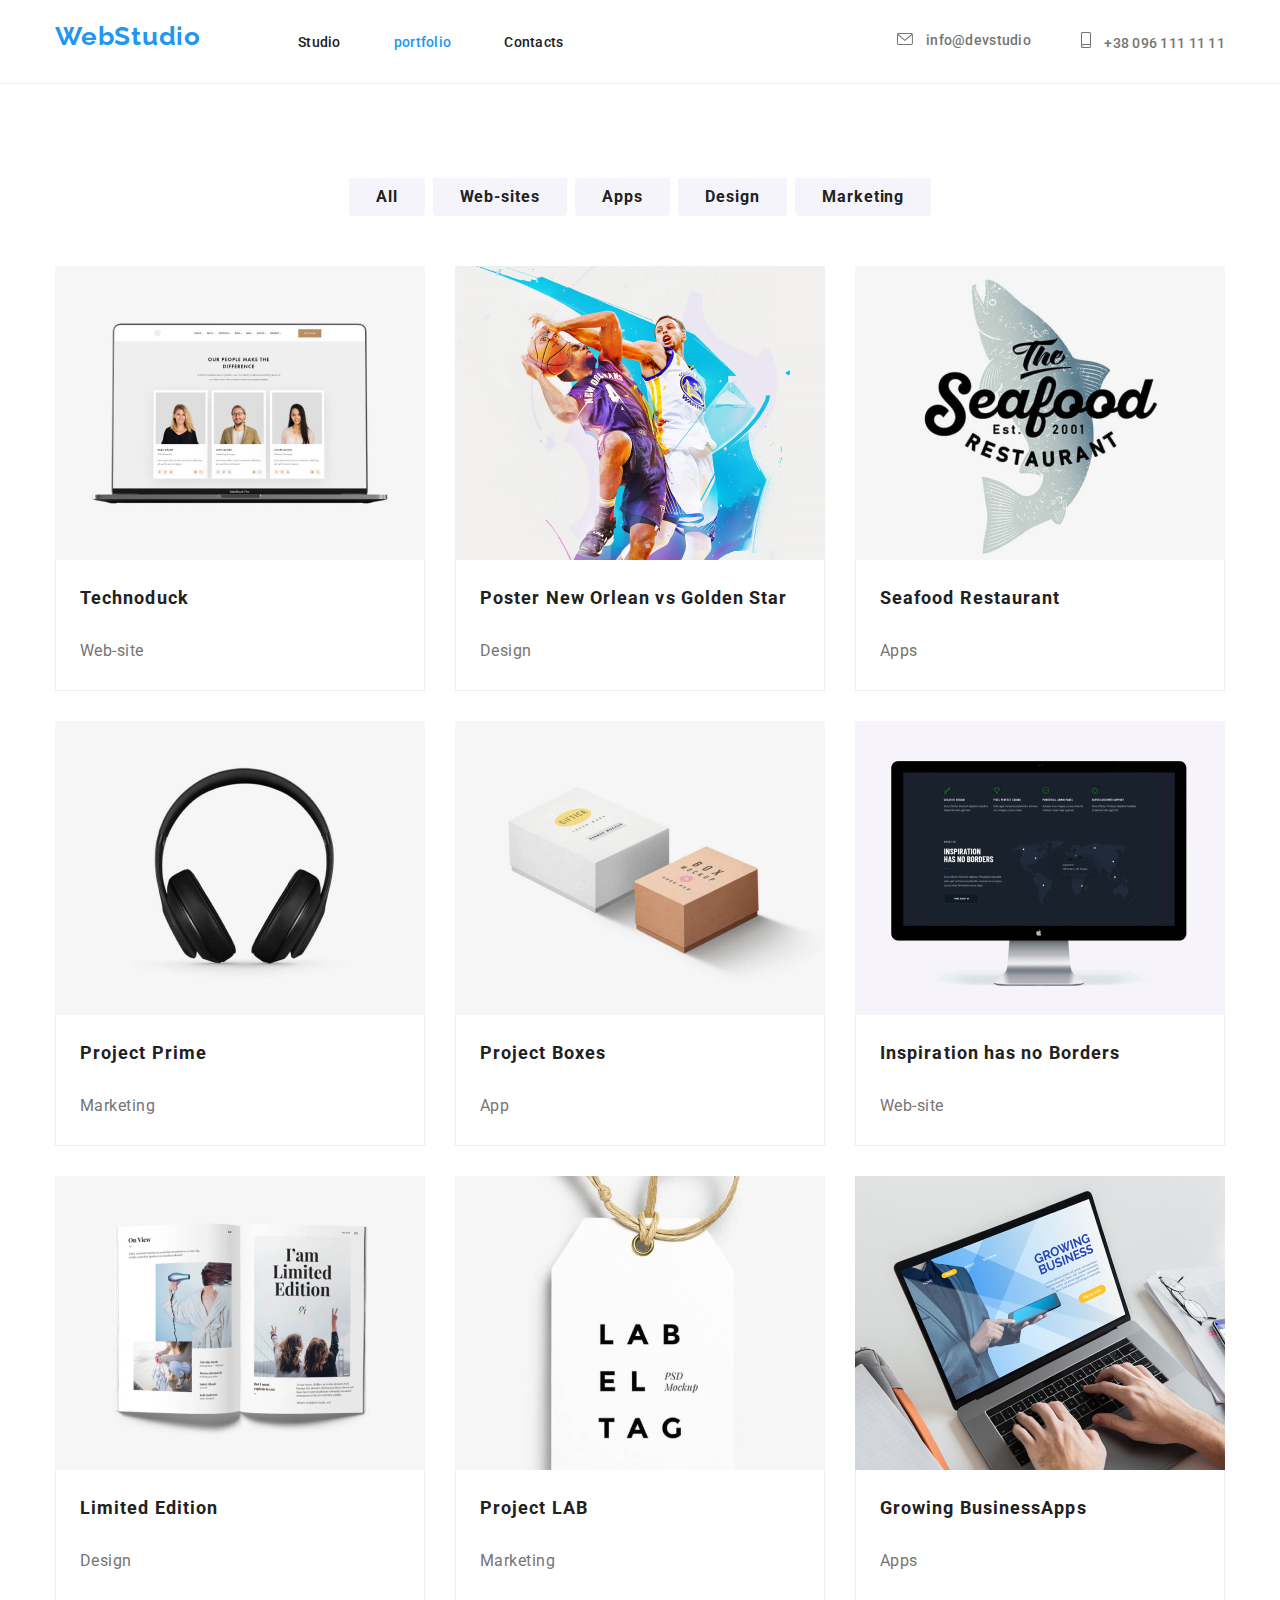
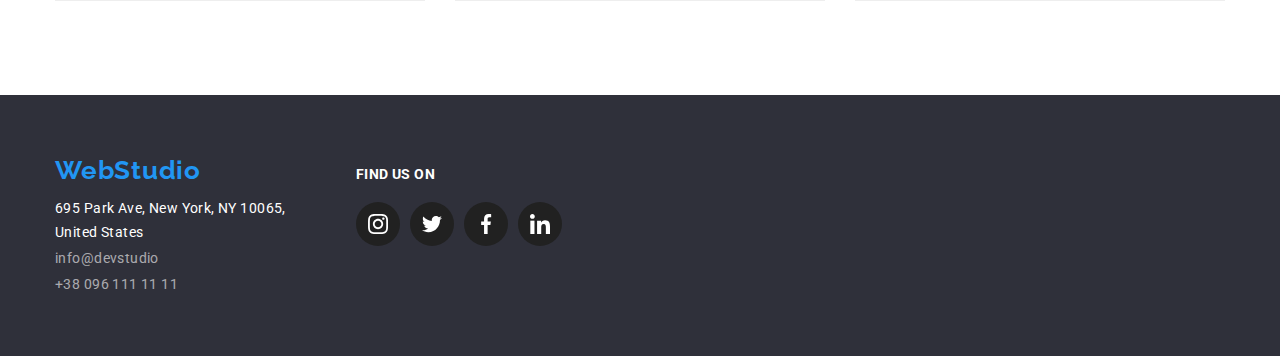
==== portfolio.html @ f53c6427 "Add files via upload" ====
<!DOCTYPE html>
<html lang="en">

<head>
    <meta charset="UTF-8">
    <meta http-equiv="X-UA-Compatible" content="IE=edge">
    <meta name="viewport" content="width=device-width, initial-scale=1.0">
    <link rel="stylesheet" href="https://cdnjs.cloudflare.com/ajax/libs/modern-normalize/1.0.0/modern-normalize.min.css" />
    <link rel="stylesheet" href="./css/styles.css">
    <title>Homework 4</title>
</head>

<body>
    <!-- Header section -->
    <header class="page-header ">
        <div class="container header-cont" >
        <nav class="nav-bar">
            <!-- Logo -->
            <a href="./index.html" class="logo">WebStudio</a>
            <ul class="nav-list">
                <li class="nav-item">
                    <a class="nav-lnk " href="./index.html">Studio</a></li>
                <li class="nav-item">
                    <a class="nav-lnk active" href="./portfolio.html">portfolio</a></li>
                <li class="nav-item">
                    <a class="nav-lnk" href="#" >Contacts</a></li>
            </ul>
        </nav>
        <!-- Contacts -->
        <ul class="contact-list">
             <li class="header-contact">
                <a class="header-contact-lnk" href="mailto:info@devstudio.com">                 
                           <svg class="header-svg-fill"  width="16" height="12" x="8" y="6">
                             <use href="./images/sprites.svg#icon-envelope"></use>
                           </svg>
                   info@devstudio
                </a>
            <li class="header-contact">
                <a class="header-contact-lnk" href="tel:+380961111111">       
                           <svg class="header-svg-fill" width="10" height="16" x="5" y="8">
                             <use href="./images/sprites.svg#icon-smartphone-1"></use>
                           </svg>
                   +38 096 111 11 11
                </a>
            </li>
        </ul>
    </div>
    </header>

    <main>
        <section class="portfolio-main-sec section" >
         <div class="container">
            <ul class="portfolio-btn  list ">
                <li class="portfolio-list-item">
                    <button class="portfolio-btn-item" type="button">All</button></li>
                <li class="portfolio-list-item">
                    <button class="portfolio-btn-item" type="button">Web-sites</button></li>
                <li class="portfolio-list-item">
                    <button class="portfolio-btn-item" type="button">Apps</button></li>
                <li class="portfolio-list-item">
                    <button class="portfolio-btn-item" type="button">Design</button></li>
                <li class="portfolio-list-item">
                    <button class="portfolio-btn-item" type="button">Marketing</button></li> 
            </ul>
    
                <ul class="port-disp-flex">
                <li class="port-item ">
                    <img src="images/portfolio2.jpg" alt="Laptop" width="370" height="294">
                    <div class="port-discription">
                    <h3 class="portfolio-des">Technoduck</h3>
                    <p class="portfolio-text">Web-site</p>
                    </div>
                </li>
                <li class="port-item ">
                    <img src="images/portfolio3.jpg" alt="footballers" width="370" height="294">
                    <div class="port-discription">
                    <h3 class="portfolio-des">Poster New Orlean vs Golden Star</h3>
                    <p class="portfolio-text">Design</p>
                    </div>
                </li>
                <li class="port-item ">
                    <img src="images/Seasonfood.jpg" alt="Restaurant logo" width="370" height="294">
                    <div class="port-discription">
                    <h3 class="portfolio-des">Seafood Restaurant </h3>
                    <p class="portfolio-text">Apps</p>
                    </div>
                </li>
                <li class="port-item ">
                    <img src="images/earbeats.jpg" alt="earbeats" width="370" height="294">
                    <div class="port-discription">
                    <h3 class="portfolio-des">Project Prime</h3>
                    <p class="portfolio-text">Marketing</p>
                    </div>
                </li>
                <li class="port-item ">
                    <img src="images/portfolio4.jpg" alt="Boxes" width="370" height="294">
                    <div class="port-discription">
                    <h3 class="portfolio-des">Project Boxes</h3>
                    <p class="portfolio-text">App</p>
                    </div> 
                </li>
                <li class="port-item ">
                    <img src="images/portfolio5.jpg" alt="Desktop" width="370" height="294">
                    <div class="port-discription">
                    <h3 class="portfolio-des">Inspiration has no Borders</h3>
                    <p class="portfolio-text">Web-site</p>
                    </div>
                </li>
                <li class="port-item ">
                    <img src="images/portfolio6.jpg" alt=" Book" width="370" height="294">
                    <div class="port-discription">
                    <h3 class="portfolio-des">Limited Edition</h3>
                    <p class="portfolio-text"> Design</p>
                    </div>
                </li>
                <li class="port-item">
                    <img src="images/portfolio7.jpg" alt="Tag" width="370" height="294">
                    <div class="port-discription">
                    <h3 class="portfolio-des">Project LAB</h3>
                    <p class="portfolio-text">Marketing</p>
                    </div>
                </li>
                <li class="port-item">
                    <img src="images/portfolio8.jpg" alt="Laptop" width="370" height="294">
                    <div class="port-discription">
                    <h3 class="portfolio-des">Growing BusinessApps</h3>
                    <p class="portfolio-text">Apps</p>
                    </div>
                </li>
            </ul>
        </div>              
      </section>
    </main>

    <!-- page footer -->
    <footer class="footer">
    <div class="container footer-container">
        <div class="footer-first-part">
        <a href="./index.html" class="logo">WebStudio</a>
        <address>
            <ul>
                <li class="footer-list-item">
                    <a class=" footer-lnk-add" href="https://goo.gl/maps/HV7Q381R2bDrDJHS8" target="_blank">695 Park Ave, New York, NY 10065,
                        <br>United States</a></li>
                <li class="footer-list-item">
                    <a class="footer-lnk" href="mailto:info@devstudio.com">info@devstudio</a></li>
                <li class="footer-list-item">
                    <a class="footer-lnk"href="tel:+380961111111">+38 096 111 11 11</a></li>
            </ul>
        </address>
    </div>
    <div class="footer-middle-part">
      <h4 class="footer-social-icons-heading">FIND US ON</h4>
     <ul class="footer-social-icons" >
      <li class="footer-social-item">
        <a class="foot-circle-fill" href="">
              <svg class="foot-svg-fill" width="20" height="20">
                  <use href="./images/sprites.svg#icon-instagram-2-1"></use>
              </svg>
          </svg>
        </a>
      </li>     
      <li class="footer-social-item">
        <a class="foot-circle-fill" href="">
            <svg class="foot-svg-fill" width="20" height="20" >
              <use href="./images/sprites.svg#icon-twitter-1"></use>
            </svg>
         </svg>
       </a>
      </li>
      <li class="footer-social-item">
        <a class="foot-circle-fill" href="">
            <svg class="foot-svg-fill" width="20" height="20" >
              <use href="./images/sprites.svg#icon-facebook-1-1"></use>
            </svg>
          </svg>
        </a>
      </li>
      <li class="footer-social-item">
        <a class="foot-circle-fill" href="#">
            <svg class="foot-svg-fill" width="20" height="20">
              <use  href="./images/sprites.svg#icon-linkedin-1-1"></use>
            </svg>
        </a>
      </li>   
    </ul>  
    </div> 
    </div>
    </footer>
</body>
</html>
---- css/styles.css ----
@import url('https://fonts.googleapis.com/css2?family=Raleway:wght@700&display=swap');
@import url('https://fonts.googleapis.com/css2?family=Open+Sans:wght@300&family=Roboto+Condensed:wght@300&family=Roboto:wght@300;400;500;700;900&display=swap');

:root{
    --main-text-color: #212121;
    --secondary-text-color: #757575;
    --other-color: #2196f3;
    --white-color: #ffffff;
    --dark-bg-color:  #2f303a;
    --light-bg-color: #f5f4f4;
    --btn-bg-color:#f5f4fa;
    --footer-lnk-color:rgba(255, 255, 255, 0.6);  
}
h1,h2,h3,h4,h5,h6,p{
    margin: 0;
}
html{
    box-sizing: border-box;
}
img{
    display: block;
    max-width: 100%;

    
}
.container{
    width: 1200px;
    margin: 0 auto;
    padding-left: 15px;
    padding-right: 15px;
}

.section{
    padding-top: 94px;
    padding-bottom: 94px;
}

body{
    font-family: "Roboto" ,"sans-serif";
}

a{
    text-decoration: none;
}

ul{
    list-style: none;
    margin-top: 0;
    margin-bottom:0 ;
    padding-left: 0;
}

/* BUTTON HIDDING */
.visually-hidden {
  position: absolute;
  width: 1px;
  height: 1px;
  margin: -1px;
  border: 0;
  padding: 0;
  white-space: nowrap;
  clip-path: inset(100%);
  clip: rect(0 0 0 0);
  overflow: hidden;
}

/* HEADER */
.header-bg{
    background-image: linear-gradient(
        rgba(47,48,58, 0.4 ),
        rgba(47,48,58, 0.4)
        ),
        url(../images/background-image.jpg);  
    background-repeat: no-repeat;
    background-size:cover;
    background-position: center;
}

.page-header{
    border-bottom: 1px solid #ECECEC;
}
.logo{
    font-family: 'Raleway';
    font-style: normal;
    font-size: 26px;
    font-weight: 700;
    line-height: calc(31 / 26 );
    letter-spacing: 0.03em;
    color: var(--other-color);
    margin-bottom: 10px;
    display: block;
}
.nav-bar{
    display: flex;
    align-items: center;
}

.nav-list{
    margin-left: 97px;
    display: flex;
}
.nav-item:not(:last-child){
    margin-right: 53px;
}
.nav-lnk{
    font-weight: 500;
    font-size: 14px;
    line-height: calc(16/14);
    letter-spacing: 0.02em;
    color: var(--main-text-color);
    padding-top: 32px;
    padding-bottom: 32px;
    display: block;
}
.nav-lnk:focus,
.nav-lnk:hover{
    color: var(--other-color);
}

.active{
    color: var(--other-color);
}
.contact-list{
    display: flex;
    margin-left:auto ;
}
.header-contact:not(:last-child){
    margin-right: 50px;
}
.header-contact-lnk{
    font-weight: 500;
    font-size: 14px;
    line-height: calc(16/14);
    letter-spacing: 0.02em;
    color: var(--secondary-text-color);
    padding-top: 32px;
    padding-bottom: 32px;
    display: block;
}

.header-cont{
    display: flex;
    align-items: center;
}

.header-contact-lnk:hover,
.header-contact-lnk:focus{
    color: var(--other-color);
}

.header-svg-fill{
    fill: currentColor;
}
.header-svg-fill{
    margin-right: 10px;
}
.header-svg-fill:hover{
    fill: #2196F3;
}


/* HERO */
.hero-section{
    background-color: var(--dark-bg-color);
    padding: 200px 0;
}


.hero-title{
    font-weight: 900;
    font-size: 44px;
    line-height: calc(60/44);
    text-align: center;
    letter-spacing: 0.06em;
    text-transform: uppercase;
    color: var(--white-color);
    margin: 0 auto;
    margin-bottom: 30px;
}   

.hero-btn{
    font-family: 'Roboto';
    font-style: normal;
    font-weight: 700;
    font-size: 16px;
    line-height: calc(30/16);
    text-align: center;
    letter-spacing: 0.06em;
    color:var(--white-color);
    border: none;
    border-radius: 4px;
    padding: 10px 20px;
    margin: 0 auto;
    display: block;
    cursor: pointer;
    background-color: var(--other-color);
}
   
.hero-btn:hover,
.hero-btn:focus{
    background-color: darkblue;
    color: yellow;
}
/* WHAT WE DO SECTION */
.what-we-do{
    padding-top: 0;
}
.what-we-do-tittle{
    text-align: center;
    font-style: normal;
    font-weight: 700;
    font-size: 36px;
    line-height: calc(42/36);
    letter-spacing: 0.03em;
    color: var(--main-text-color);
    margin-bottom: 50px;
}

.what-we-do-item{
    display: flex; 
 
}

.what-we-do-item:not(:last-child){
    margin-right: 30px;
}

/* FEATURES SECTION */
.features{
    display: flex;
}

.features-rect-shape{
    background-color: #F5F4FA;
    display: flex;
    width: 270px;
    height: 120px;
    align-items: center;
    justify-content: center;
    border-radius: 4px;
    margin-bottom: 30px;
}

.features-list-item:first-child{
    margin-right: 45px;
}

.features-list-item:nth-child(n + 2){
    margin-right: 15px;
}

.features-list-item:last-child{
    margin-left: 15px;
}

/* SKILLS SECTION */

.skills-hearder{
    vertical-align: Center;
    font-style: normal;
    font-weight: 700;
    font-size: 36px;
    line-height: calc(42/36);
    letter-spacing: 0.03em;
    color: var(--main-text-color);
}

  

.skills-list{
    display: flex;
}
.skills-sec-tittle{
    font-weight: 700;
    font-size: 14px;
    line-height: calc(16/14);
    letter-spacing: 0.03em; 
    color: var(--main-text-color);
    margin-bottom:9px ;
}

.skills-sec-text{
    font-weight: 400;
    font-size: 14px;
    line-height: calc(24/14);
    letter-spacing: 0.03em;
    color: var(--secondary-text-color);
}

.skills-list-item{
    width: 270px;
}
.skills-list-item:not(:last-child){
    margin-right: 30px;
}

/* TEAM SECTION */
    
.team-header{
    text-align: center;
    font-style: normal;
    font-weight: 700;
    font-size: 36px;
    line-height: calc(42/36);
    letter-spacing: 0.03em;
    color: var(--main-text-color);
    margin-bottom: 50px;
}
.team-section{
    background-color: #F5F4FA;
}
.team{
    display: flex;
}
.team-item{
    box-shadow: 0px 1px 3px rgba(0, 0, 0, 0.12);
    border-radius: 0px 0px 4px 4px;
    background-color: var(--white-color);
    
}
.team-item:not(:last-child){
    margin-right: 30px;
}
.team-des{
    font-style: normal;
    font-weight: 700;
    font-size: 16px;
    line-height: calc(19/16); 
    letter-spacing: 0.03em;
    color: var(--main-text-color);
    text-align: center;
    margin-top: 30px;
    margin-bottom: 10px;
    
}
.team-text{ 
    font-weight: 400;
    font-size: 16px;
    line-height: calc(19/16);
    letter-spacing: 0.03em;
    color: var(--secondary-text-color);
    margin-bottom: 16px;
    text-align: center;
}

.circle-fill{
    background-color: white;
    color: #AFB1B8;
    border-radius: 50%;
    height: 44px; 
    width: 44px;
    display: flex;
    align-items: center;
    justify-content: center;
}

.circle-fill:hover{
    background-color: #2196F3;
    color: #ffffff;
}

.team-smedia-svg{
    fill: currentColor;
}


.team-smedia-icons{
    display: flex;
    justify-content: center;
    margin-bottom: 30px;
}
.team-social-item:not(:last-child){
    margin-right: 10px;
}

/* REGULAR COSTOMERS */
.rgular-cust-heading{
    text-align: center;
    font-style: normal;
    font-weight: 700;
    font-size: 36px;
    line-height: calc(42/36);
    letter-spacing: 0.03em;
    color: var(--main-text-color);
    margin-bottom: 50px;  
}

.rgular-custmers{
    display: flex;
}

.rgular-cust-rect-shape{
    display: flex;
    width: 170px;
    height: 92px;
    align-items: center;
    justify-content: center;
    border-radius: 4px;
    border: 1px solid #AFB1BB;
    color: #AFB1B8;
} 
.rgular-cust-rect-shape:hover,
.rgular-cust-rect-shape:focus{
   border-color: #2196F3;
   color: #2196f3;
} 

.rgular-cust-list-item{
    margin-right: 30px;
}
.rgular-cust-svg{
    fill:currentColor;
}


/* PORTFOLIO SECTION */

.portfolio-btn{
    display: flex;
    justify-content: center;
    margin-bottom: 50px;
}
.portfolio-btn-item{
    font-family: 'Roboto';
    font-style: normal;
    font-weight: 700;
    font-size: 16px;
    line-height: calc(26/16);
    text-align: center;
    letter-spacing: 0.06em;
    color: var(--main-text-color);
    cursor: pointer;
    border: none;
    border-radius:0px 0px 4px 4px ;
    background-color: var(--btn-bg-color);
    padding-left:27px;
    padding-right: 27px;
    padding-top: 6px;
    padding-bottom: 6px;
}

.portfolio-list-item:not(:last-child){
    margin-right: 8px;
}

.portfolio-btn-item:hover,
.portfolio-btn-item:focus{
    background-color: var(--other-color);
    color: var(--white-color);
    box-shadow: 1px 4px 6px 0px rgba(0, 0, 0, 0.16),
    0px 4px 4px 0px rgba(0, 0, 0, 0.06),
    0px 1px 1px 0px rgba(0, 0, 0, 0.12);
  
}

.portfolio-des{
    font-style: normal;
    font-weight: 700;
    font-size: 18px;
    line-height: calc(36/18);  
    letter-spacing: 0.06em;
    color: var(--main-text-color); 
    text-align: left;
    padding: 0;
    padding: 20px 24px;
}

.portfolio-text{
    font-style: normal;
    font-weight: 400;
    font-size: 16px;
    line-height: calc(30/16);
    letter-spacing: 0.03em;
    color: var(--secondary-text-color);
    text-align: left;
    margin: 0 24px;
    padding: 0;
    margin-bottom: 24px;
}
.port-discription{
    border-bottom:1px solid #eee ;
    border-left:1px solid #eee ;
    border-right:1px solid #eee;
}

.port-item:hover,
.port-item:focus{
    box-shadow: 0px 1px 1px rgba(0,0,0,0.12),
     0px 4px 4px rgba(0, 0, 0, 0.06),
     1px 4px 6px rgba(0, 0, 0, 0.16);

}
.port-disp-flex{
    display: flex;
    flex-wrap: wrap;
    justify-content: space-between;
    background-color: var(--white-color);
}

.port-item:nth-child(-n + 3){
    margin-bottom: 30px;
}
.port-item:nth-last-child(-n + 3){
    margin-top: 30px;
}


/* FOOTER */
 .footer-lnk-add{
    color: var(--white-color);
    font-style: normal;
    margin-bottom: 2px;
    font-size: 14px;
    line-height: calc(24/14);
    letter-spacing: 0.03em;
    vertical-align: top;
 }

.footer-list-item:not(:last-child){
    margin-bottom: 2px;
}

.footer{
    background-color: var(--dark-bg-color);
    color: var(--secondary-text-color);
    display: flex;
}
.footer{
    padding-top: 60px;
    padding-bottom: 60px;
}

.footer-lnk{
   font-style: normal;
   font-size: 14px;
   line-height: calc(24/14);
   letter-spacing: 0.03em;
   vertical-align: top;
   color:var(--footer-lnk-color);
}
.footer-social-icons-heading{
    font-family: 'Roboto';
    font-style: normal;
    font-weight: 700;
    font-size: 14px;
    line-height: calc(16/14);
    text-align: left;
    letter-spacing: 0.03em;
    color: white;
    margin-bottom: 20px;

}



.footer-social-margin{
    margin-left: 10px;
}
.footer-social-icons{
    display: flex;

}
.footer-social-list{
    display: flex; 
    align-items: baseline;    
    justify-content: center;
}

.foot-circle-fill{
    background-color: #212121;
    border-radius: 50%;
    height: 44px; 
    width: 44px;
    display: flex;
    align-items: center;
    justify-content: center;
    color: #ffffff;
}
.footer-container{
    display: flex;
    align-items: baseline;
}
.foot-circle-fill:hover{
    background-color: #2196F3;
}
.foot-svg-fill{
    fill: currentColor;
}
.footer-social-item:not(:last-child){
    margin-right: 10px;
}
.footer-middle-part{
    margin-left: 70px;
}
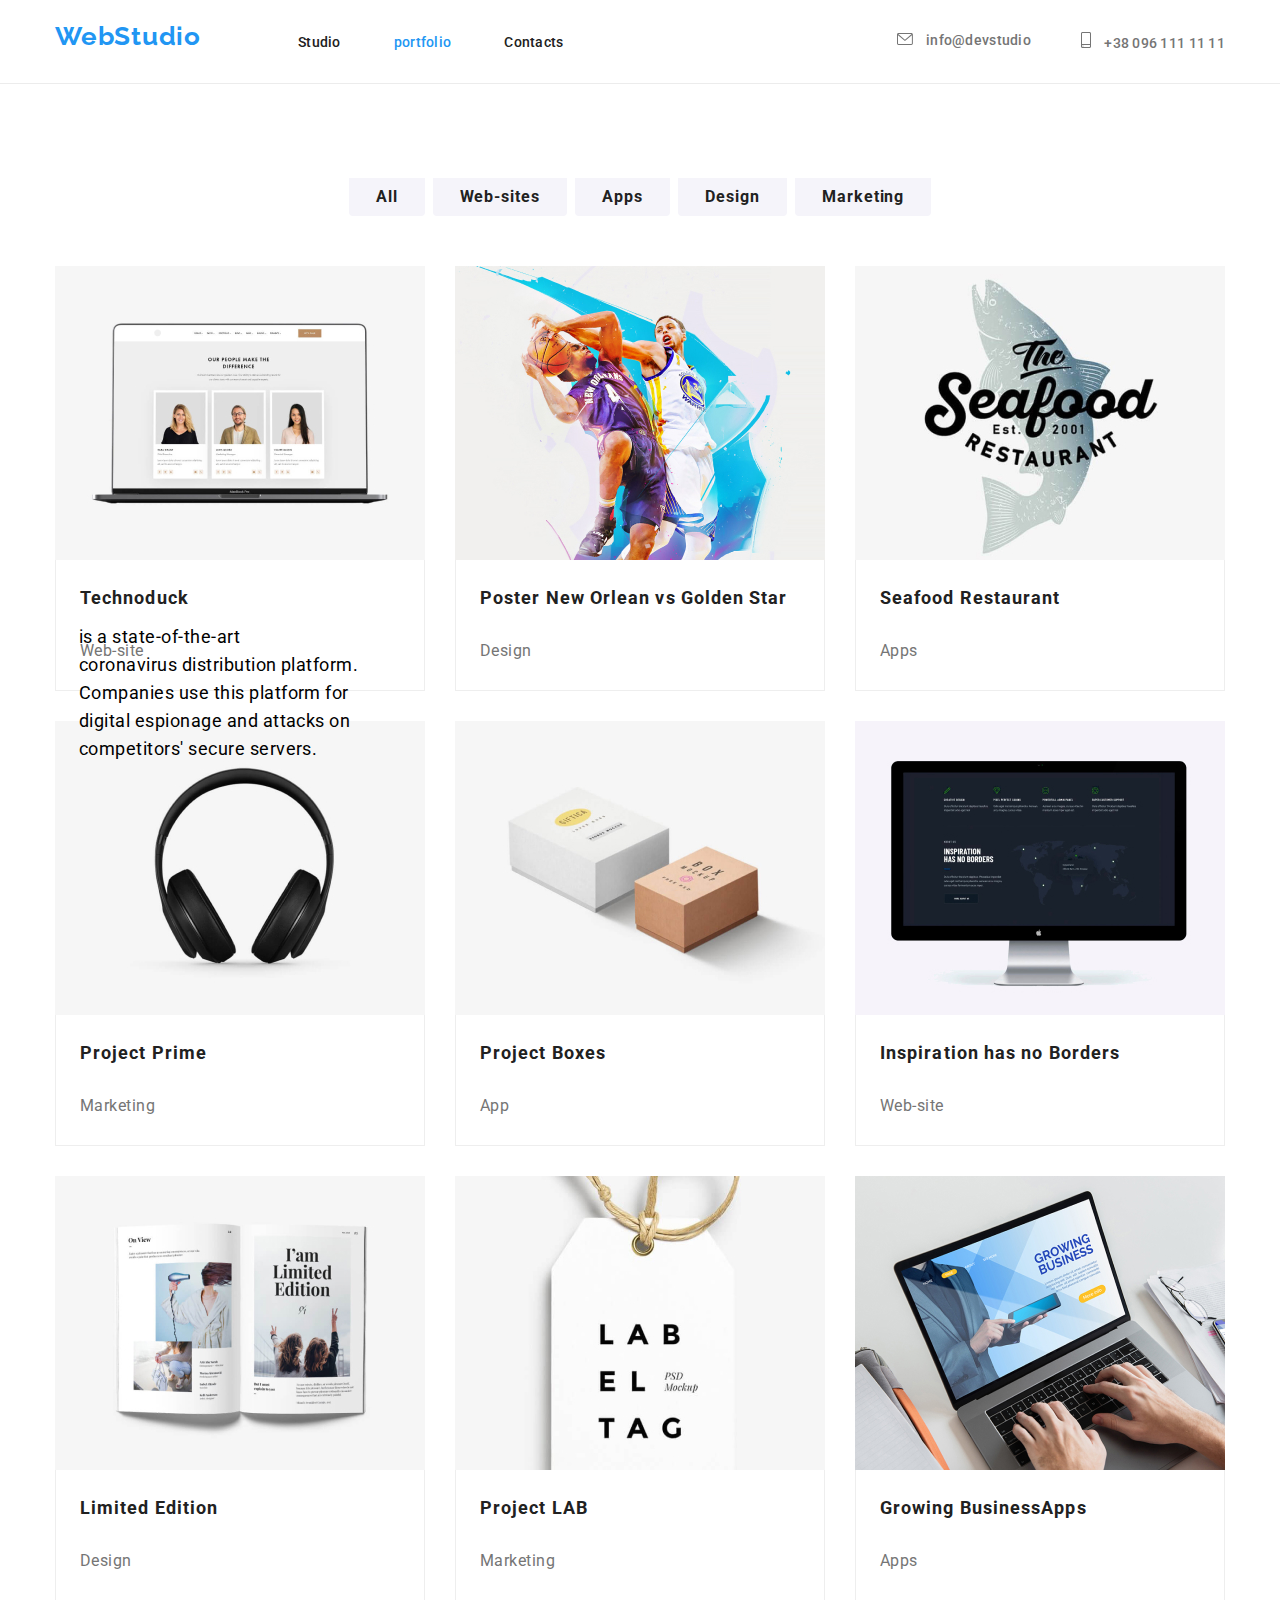
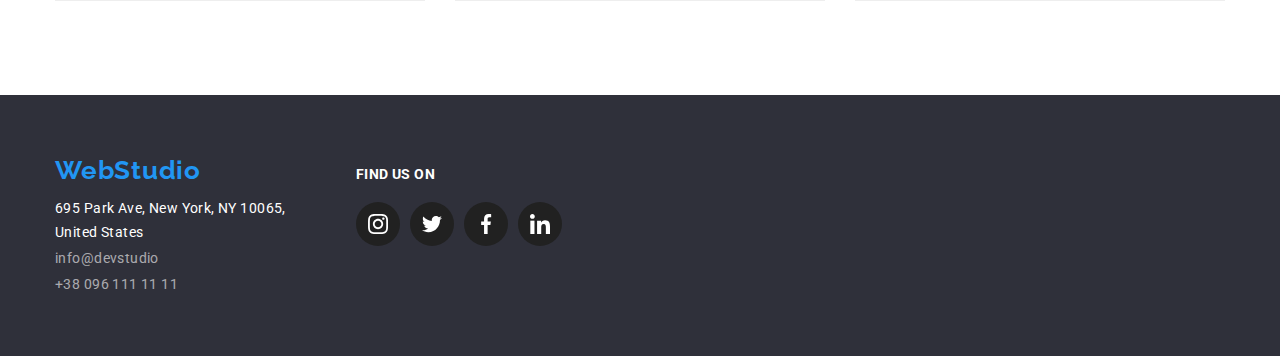
==== commit 701e2b9c: "edits" ====
--- a/portfolio.html
+++ b/portfolio.html
@@ -65,7 +65,14 @@
     
                 <ul class="port-disp-flex">
                 <li class="port-item ">
-                    <img src="images/portfolio2.jpg" alt="Laptop" width="370" height="294">
+                    <img class="port-img" src="images/portfolio2.jpg" alt="Laptop" width="370" height="294">
+                    <div class="port-overlay" >  
+                      <p class="port-overlay-item"> is a state-of-the-art<br> 
+                        coronavirus distribution platform.<br>
+                        Companies use this platform for<br>
+                        digital espionage and attacks on<br> 
+                        competitors' secure servers.</p>
+                    </div>
                     <div class="port-discription">
                     <h3 class="portfolio-des">Technoduck</h3>
                     <p class="portfolio-text">Web-site</p>
@@ -80,6 +87,9 @@
                 </li>
                 <li class="port-item ">
                     <img src="images/Seasonfood.jpg" alt="Restaurant logo" width="370" height="294">
+                    <div>
+
+                    </div>
                     <div class="port-discription">
                     <h3 class="portfolio-des">Seafood Restaurant </h3>
                     <p class="portfolio-text">Apps</p>
--- a/css/styles.css
+++ b/css/styles.css
@@ -490,6 +490,30 @@
      1px 4px 6px rgba(0, 0, 0, 0.16);
 
 }
+.port-img{
+    position: relative;
+    
+   
+}
+.port-overlay{
+    position: absolute;
+    width: 100%;
+    height: 100%;
+    margin: 63px  24px  91px  24px; 
+}
+.port-img:hover {
+    cursor: pointer;
+    background-color:rgba(33, 150, 243, 0.9) ;
+   
+}
+
+
+.port-overlay-item{
+    font-family:"roboto";
+    font-size:18px;
+    line-height: calc(28/18);
+    letter-spacing: 0.03rem;
+}
 .port-disp-flex{
     display: flex;
     flex-wrap: wrap;
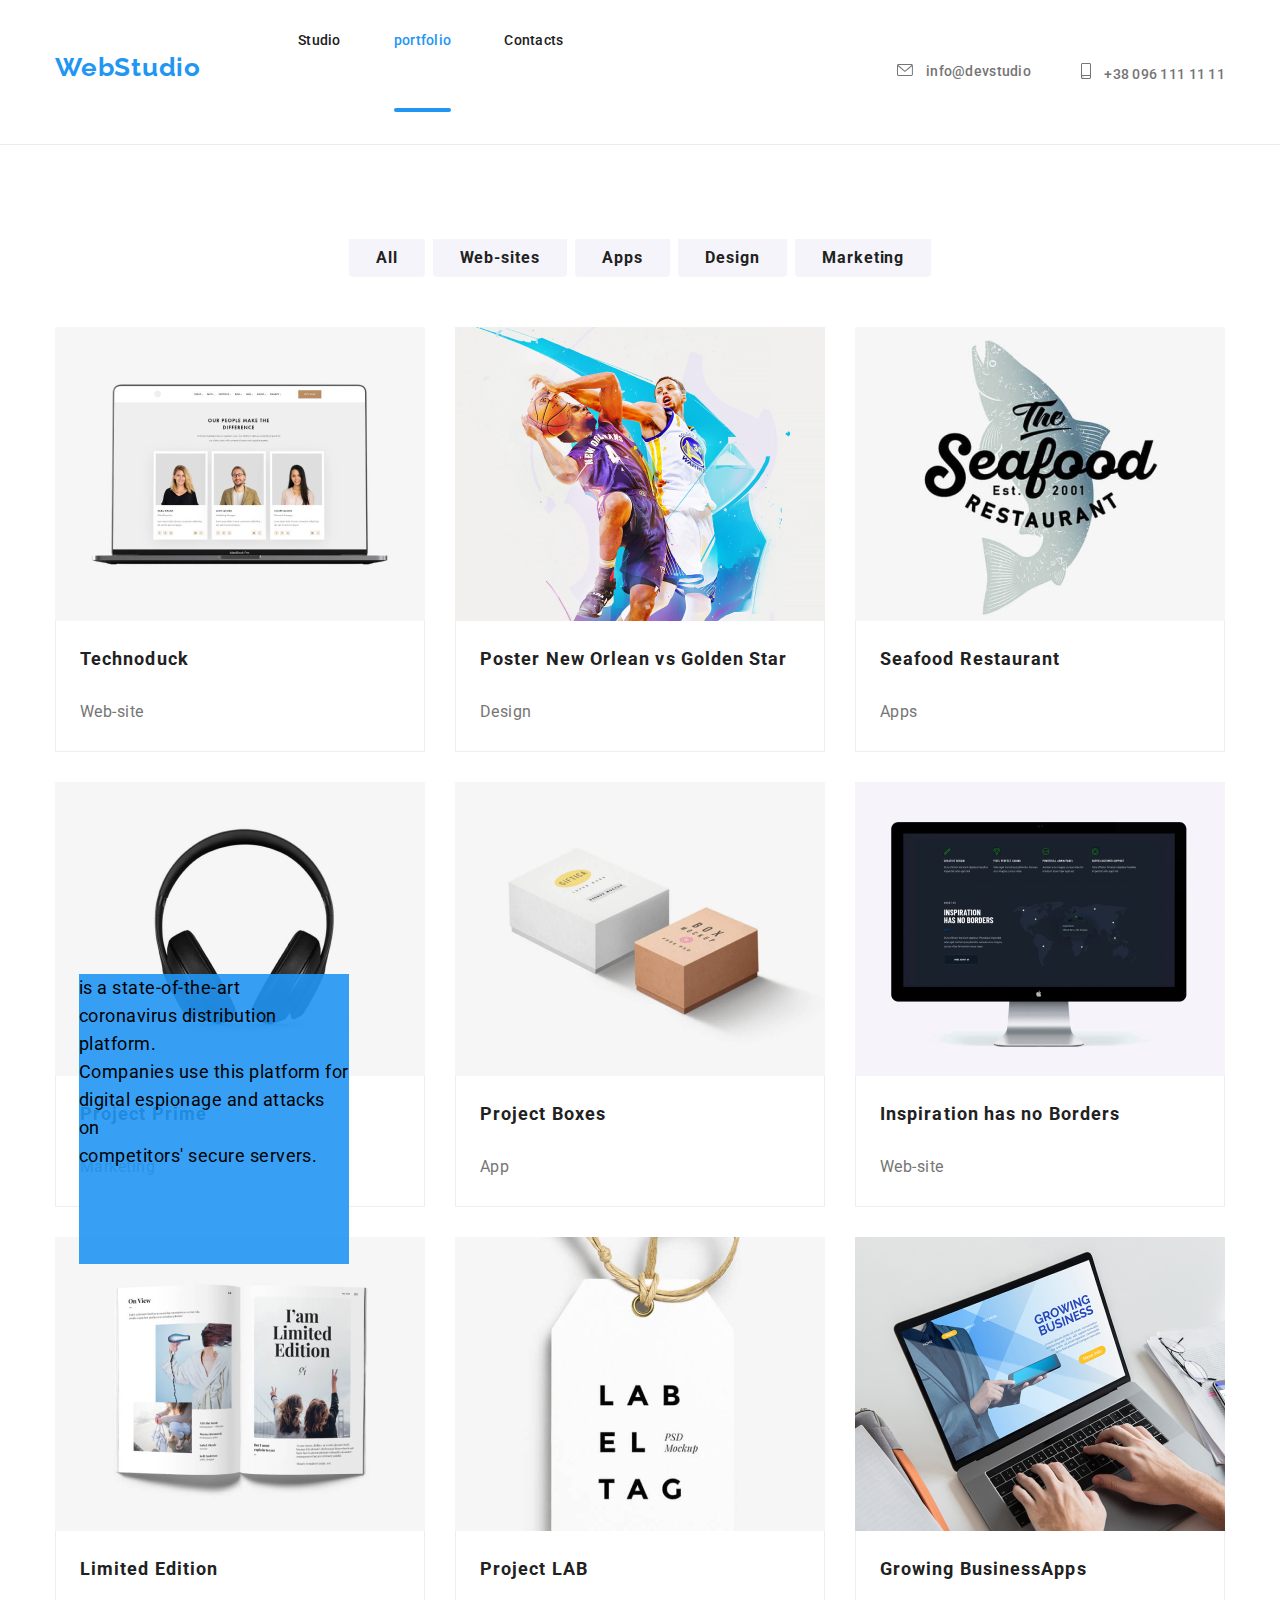
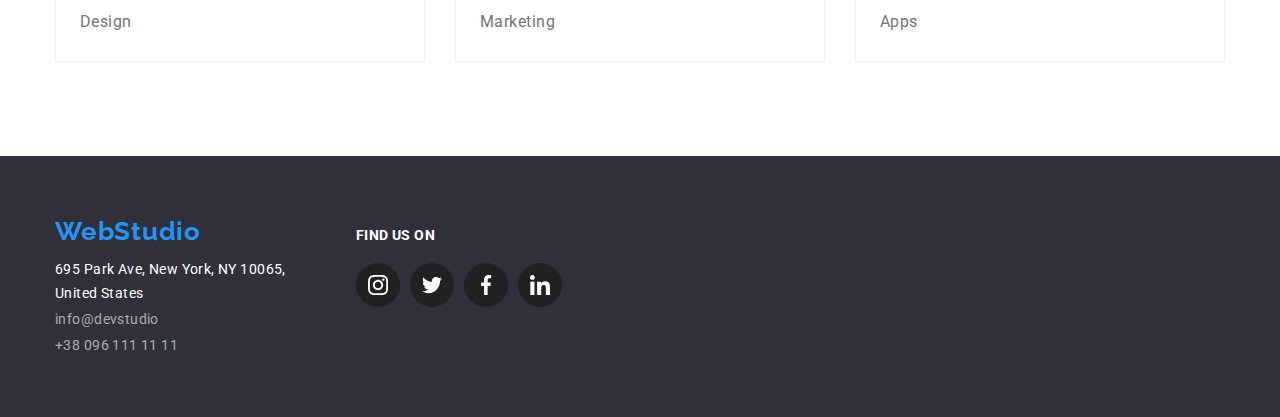
==== commit 77bbd413: "edits" ====
--- a/portfolio.html
+++ b/portfolio.html
@@ -7,7 +7,7 @@
     <meta name="viewport" content="width=device-width, initial-scale=1.0">
     <link rel="stylesheet" href="https://cdnjs.cloudflare.com/ajax/libs/modern-normalize/1.0.0/modern-normalize.min.css" />
     <link rel="stylesheet" href="./css/styles.css">
-    <title>Homework 4</title>
+    <title>Homework 5</title>
 </head>
 
 <body>
--- a/css/styles.css
+++ b/css/styles.css
@@ -111,6 +111,9 @@
     padding-top: 32px;
     padding-bottom: 32px;
     display: block;
+    transition-property:color;
+    transition-duration:250ms ;
+    transition-timing-function: cubic-bezier(0.4, 0, 0.2, 1) ;
 }
 .nav-lnk:focus,
 .nav-lnk:hover{
@@ -119,6 +122,15 @@
 
 .active{
     color: var(--other-color);
+}
+.active::after{
+    content: " ";
+    display: block;
+    width: 100%;
+    height: 4px;
+    background-color:var(--other-color) ;
+    border-radius: 2px;
+    margin-top: 60px;
 }
 .contact-list{
     display: flex;
@@ -136,6 +148,10 @@
     padding-top: 32px;
     padding-bottom: 32px;
     display: block;
+    position: relative;
+    transition-property:color ;
+    transition-duration:250ms ;
+    transition-timing-function: cubic-bezier(0.4, 0, 0.2, 1) ;
 }
 
 .header-cont{
@@ -215,10 +231,26 @@
     color: var(--main-text-color);
     margin-bottom: 50px;
 }
+ .what-we-do-items{
+    display: flex;
+ }
 
 .what-we-do-item{
     display: flex; 
- 
+    position: relative; 
+}
+
+.what-we-do-overlay{
+    background-color: rgba(0, 0, 0, .5);
+    color: white;
+    position: absolute;
+    width: 100%;
+    top: 75%;
+    display: flex;
+    align-items: center;
+    justify-content: center;
+    padding: 27px 132px;
+    
 }
 
 .what-we-do-item:not(:last-child){
@@ -492,13 +524,16 @@
 }
 .port-img{
     position: relative;
-    
-   
+
+
+    overflow: hidden;
 }
 .port-overlay{
     position: absolute;
-    width: 100%;
-    height: 100%;
+    width: 270PX;
+    height: 290PX;
+    transform: translateY(100%);
+    background-color: rgba(33, 150, 243, 0.9);
     margin: 63px  24px  91px  24px; 
 }
 .port-img:hover {
@@ -519,6 +554,7 @@
     flex-wrap: wrap;
     justify-content: space-between;
     background-color: var(--white-color);
+    
 }
 
 .port-item:nth-child(-n + 3){
@@ -617,3 +653,35 @@
     margin-left: 70px;
 }
 
+/* MODAL SECTION */
+
+.is-hidden{
+    visibility: hidden;
+}
+
+.modal{
+    position: fixed;
+    width:528px ;
+    height:581px ;
+    background-color: white;
+    top: 50%;
+    left: 50%;
+    transform: translate(-50% -50%);
+}
+
+.modal-bg{
+    position: fixed;
+    background-color:rbga(0, 0, 0, 0.2) ;
+    width: 100vw;
+    height: 100vh;
+    top: 0;
+    bottom: 0;
+
+}
+
+.modal-bttn-close{
+    width: 30px;
+    height:30px ;
+    border: 50%;
+    transform: translateX(520);
+}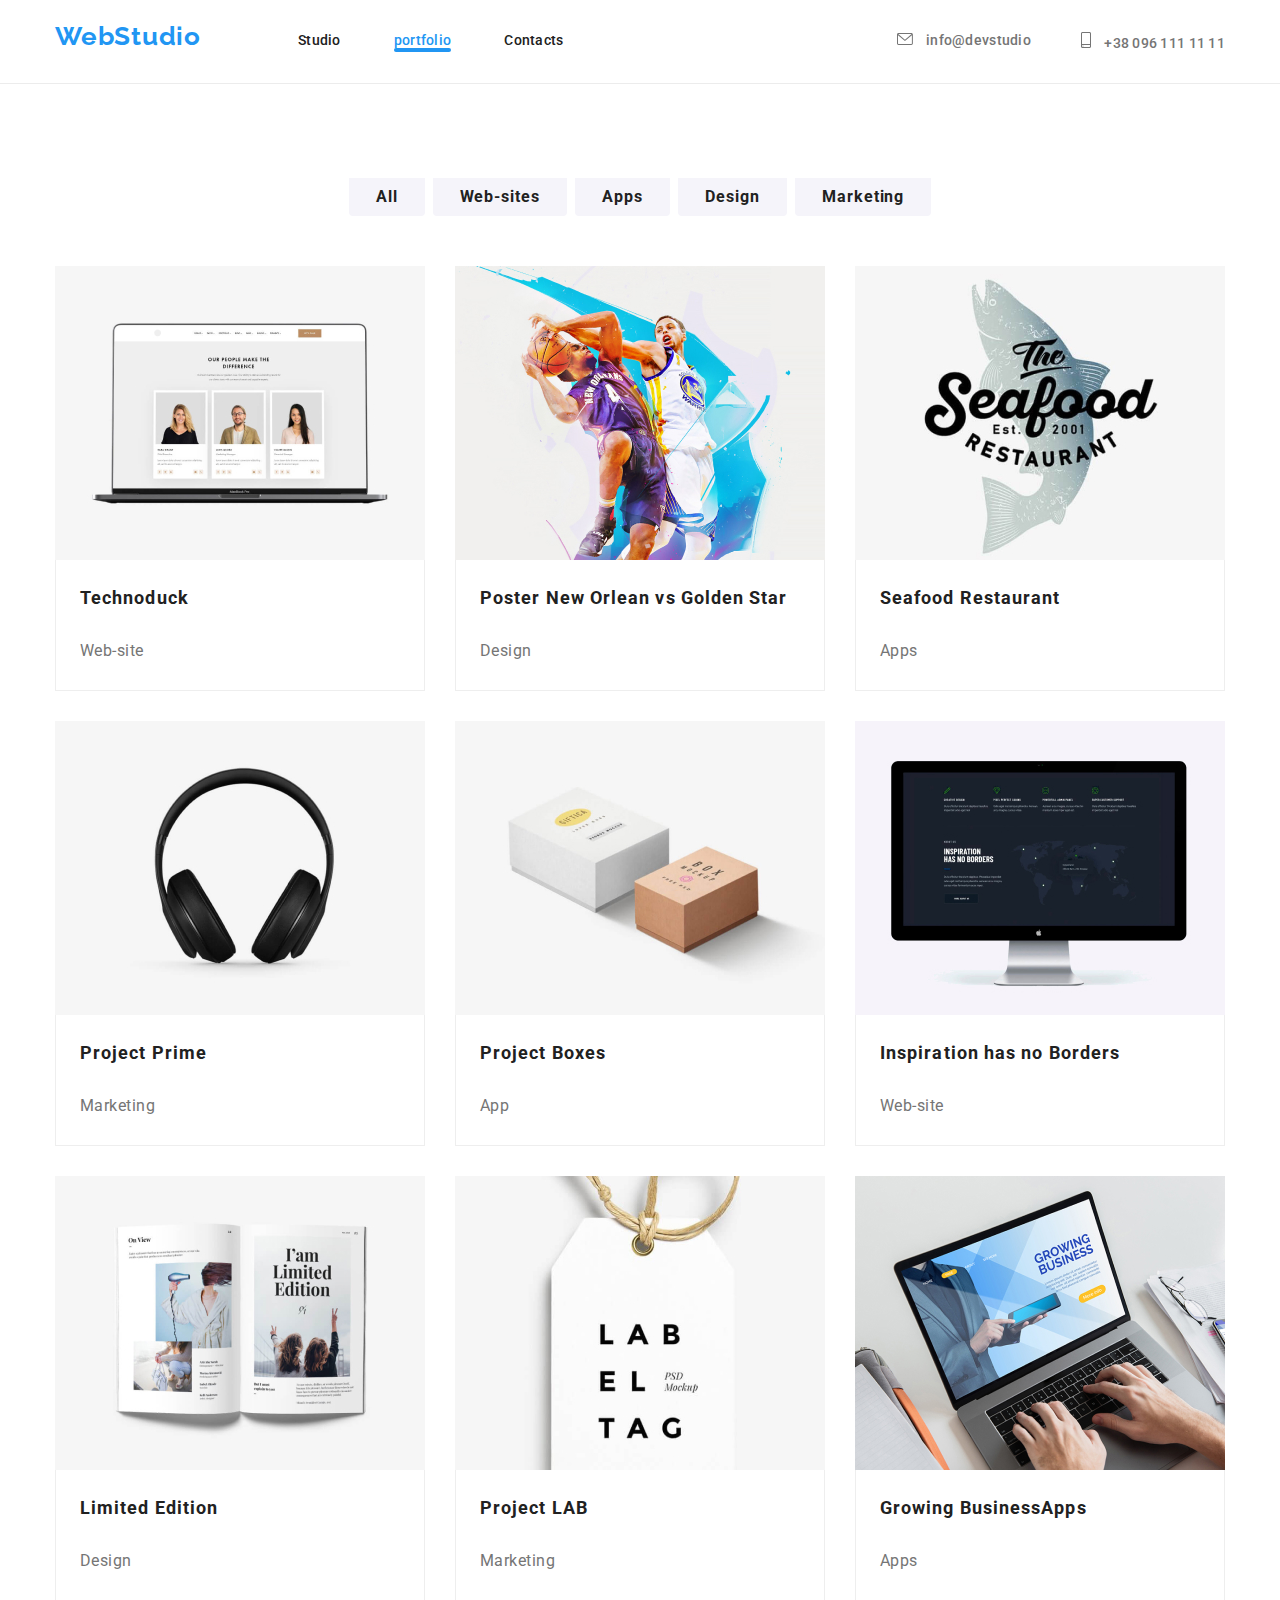
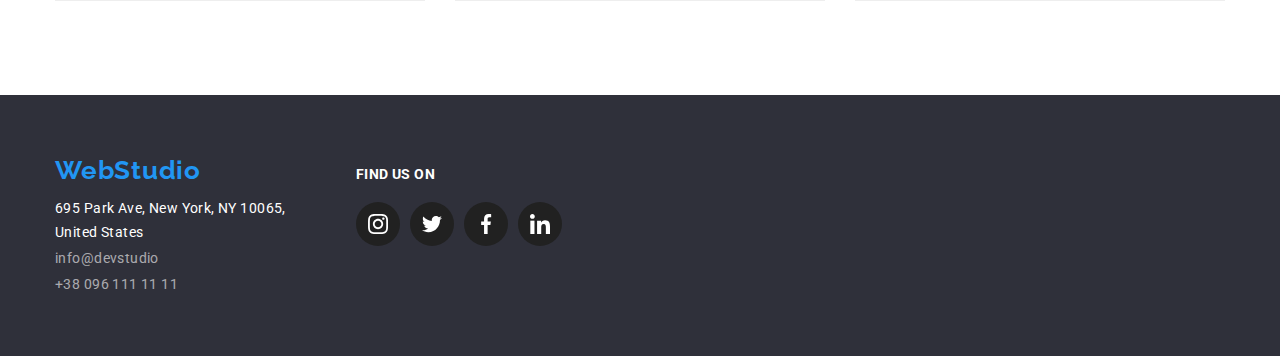
==== commit 84b108b8: "edit" ====
--- a/portfolio.html
+++ b/portfolio.html
@@ -66,8 +66,8 @@
                 <ul class="port-disp-flex">
                 <li class="port-item ">
                     <img class="port-img" src="images/portfolio2.jpg" alt="Laptop" width="370" height="294">
-                    <div class="port-overlay" >  
-                      <p class="port-overlay-item"> is a state-of-the-art<br> 
+                    <div class="port-overlay" >
+                    <p class="port-overlay-item"> is a state-of-the-art<br> 
                         coronavirus distribution platform.<br>
                         Companies use this platform for<br>
                         digital espionage and attacks on<br> 
--- a/css/styles.css
+++ b/css/styles.css
@@ -93,6 +93,7 @@
 .nav-bar{
     display: flex;
     align-items: center;
+    position: absolute ;
 }
 
 .nav-list{
@@ -130,7 +131,8 @@
     height: 4px;
     background-color:var(--other-color) ;
     border-radius: 2px;
-    margin-top: 60px;
+
+
 }
 .contact-list{
     display: flex;
@@ -251,6 +253,7 @@
     justify-content: center;
     padding: 27px 132px;
     
+    
 }
 
 .what-we-do-item:not(:last-child){
@@ -384,6 +387,9 @@
     display: flex;
     align-items: center;
     justify-content: center;
+    transition-property:color;
+    transition-duration:250ms ;
+    transition-timing-function: cubic-bezier(0.4, 0, 0.2, 1) ;
 }
 
 .circle-fill:hover{
@@ -430,7 +436,12 @@
     border-radius: 4px;
     border: 1px solid #AFB1BB;
     color: #AFB1B8;
-} 
+    position: relative;
+    transition-property:color;
+    transition-duration:250ms ;
+    transition-timing-function: cubic-bezier(0.4, 0, 0.2, 1) ;
+}
+ 
 .rgular-cust-rect-shape:hover,
 .rgular-cust-rect-shape:focus{
    border-color: #2196F3;
@@ -469,6 +480,9 @@
     padding-right: 27px;
     padding-top: 6px;
     padding-bottom: 6px;
+    transition-property:color, shadow;
+    transition-duration:250ms ;
+    transition-timing-function: cubic-bezier(0.4, 0, 0.2, 1) ;
 }
 
 .portfolio-list-item:not(:last-child){
@@ -514,47 +528,53 @@
     border-left:1px solid #eee ;
     border-right:1px solid #eee;
 }
+.port-item{
+    position: relative;
+    overflow: hidden;
+    transition-property: background-color;
+    transition-duration:250ms ;
+    transition-timing-function: cubic-bezier(0.4, 0, 0.2, 1) ;
+}
 
 .port-item:hover,
 .port-item:focus{
     box-shadow: 0px 1px 1px rgba(0,0,0,0.12),
      0px 4px 4px rgba(0, 0, 0, 0.06),
      1px 4px 6px rgba(0, 0, 0, 0.16);
-
-}
-.port-img{
-    position: relative;
-
-
-    overflow: hidden;
-}
+   
+}
+
 .port-overlay{
     position: absolute;
-    width: 270PX;
+    width: 370PX;
     height: 290PX;
+    top: 0;
+    left: 0;
+    background-color: rgba(33, 150, 243, 0.9);  
+    transform: translateY(-100%);  
+}
+.port-item:hover .port-overlay{
+    cursor: pointer;
     transform: translateY(100%);
-    background-color: rgba(33, 150, 243, 0.9);
-    margin: 63px  24px  91px  24px; 
-}
-.port-img:hover {
-    cursor: pointer;
-    background-color:rgba(33, 150, 243, 0.9) ;
    
 }
 
 
 .port-overlay-item{
     font-family:"roboto";
+    color: white;
     font-size:18px;
     line-height: calc(28/18);
     letter-spacing: 0.03rem;
-}
+    margin: 63px  24px  91px  24px; 
+}
+
 .port-disp-flex{
     display: flex;
     flex-wrap: wrap;
     justify-content: space-between;
     background-color: var(--white-color);
-    
+       
 }
 
 .port-item:nth-child(-n + 3){
@@ -635,6 +655,9 @@
     align-items: center;
     justify-content: center;
     color: #ffffff;
+    transition-property:color;
+    transition-duration:250ms ;
+    transition-timing-function: cubic-bezier(0.4, 0, 0.2, 1) ;
 }
 .footer-container{
     display: flex;
@@ -657,31 +680,53 @@
 
 .is-hidden{
     visibility: hidden;
+    
 }
 
 .modal{
-    position: fixed;
-    width:528px ;
+    width: 521px;
     height:581px ;
     background-color: white;
+    top: 0;
+    left: 0;
+
+}
+
+.modal-bg{
+    position: absolute;
+    background-color:rbga(0, 0, 0, 0.2) ;
+    width: 100vw;
+    height: 100vh;
     top: 50%;
     left: 50%;
     transform: translate(-50% -50%);
-}
-
-.modal-bg{
-    position: fixed;
-    background-color:rbga(0, 0, 0, 0.2) ;
-    width: 100vw;
-    height: 100vh;
-    top: 0;
-    bottom: 0;
 
 }
 
 .modal-bttn-close{
     width: 30px;
     height:30px ;
-    border: 50%;
-    transform: translateX(520);
-}+    border-radius: 50%;
+}
+
+@keyframes modal-animation {
+    0%{
+        scale: 0;
+        opacity: 0;
+
+    }
+
+    50%{
+        scale: .5;
+        opacity: .5;
+
+    }
+
+    100%{
+        scale: 1;
+        opacity: 1;
+
+
+    }
+    
+}   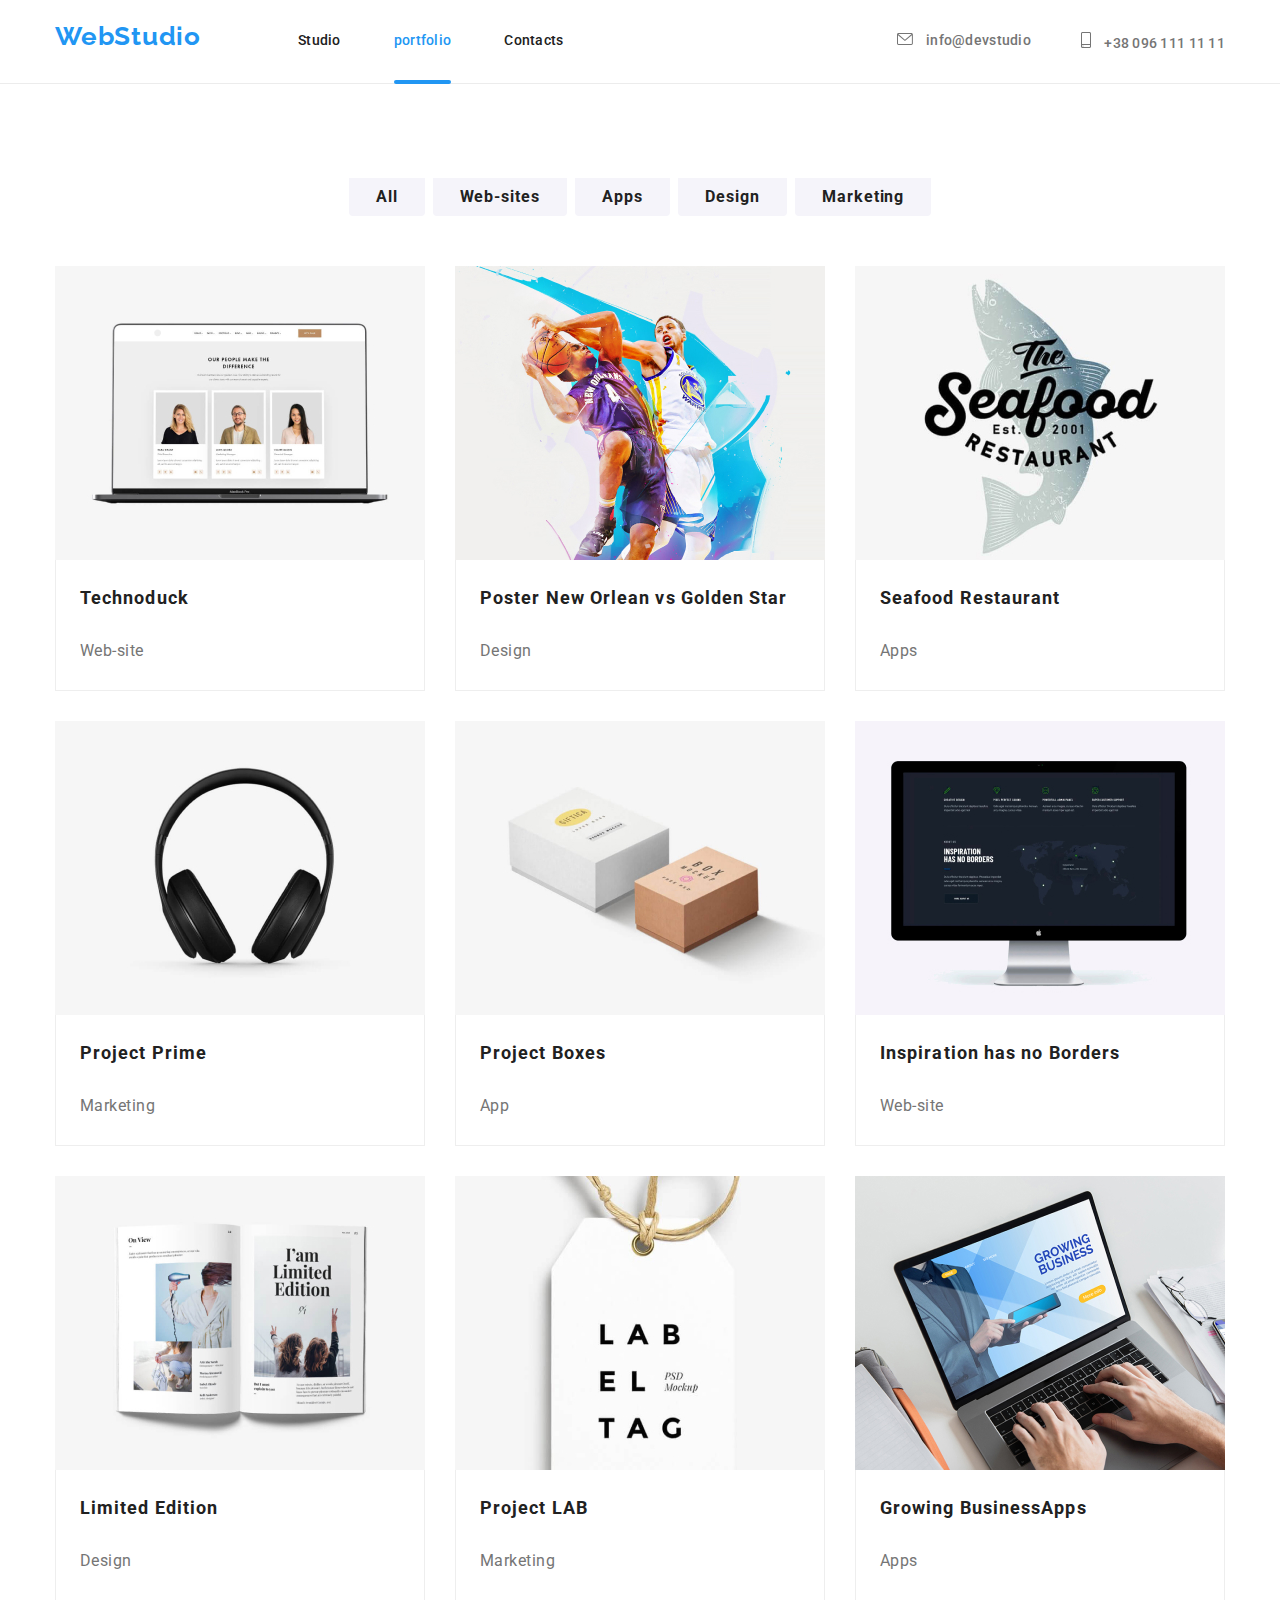
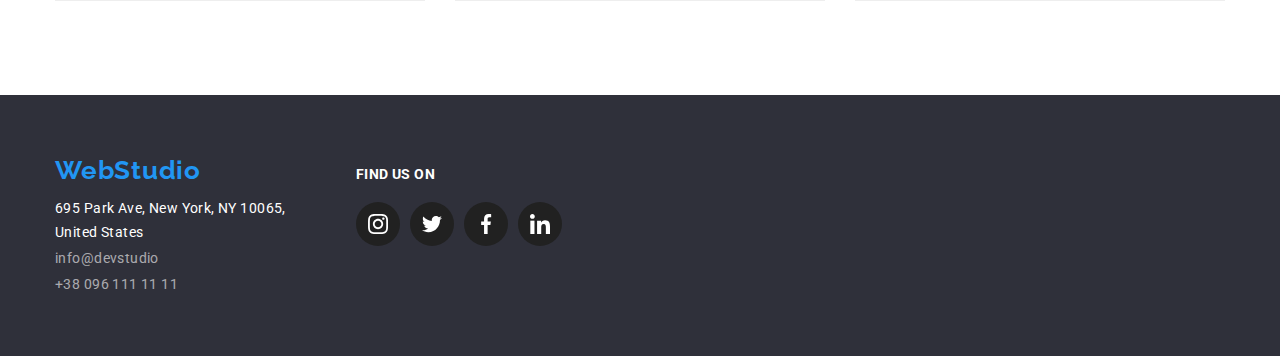
==== commit 7d88087e: "edits" ====
--- a/portfolio.html
+++ b/portfolio.html
@@ -65,8 +65,8 @@
     
                 <ul class="port-disp-flex">
                 <li class="port-item ">
-                    <img class="port-img" src="images/portfolio2.jpg" alt="Laptop" width="370" height="294">
                     <div class="port-overlay" >
+                    <img class="port-img" src="images/portfolio2.jpg" alt="Laptop" width="370" height="294">  
                     <p class="port-overlay-item"> is a state-of-the-art<br> 
                         coronavirus distribution platform.<br>
                         Companies use this platform for<br>
--- a/css/styles.css
+++ b/css/styles.css
@@ -112,6 +112,7 @@
     padding-top: 32px;
     padding-bottom: 32px;
     display: block;
+    position: relative;
     transition-property:color;
     transition-duration:250ms ;
     transition-timing-function: cubic-bezier(0.4, 0, 0.2, 1) ;
@@ -132,6 +133,7 @@
     background-color:var(--other-color) ;
     border-radius: 2px;
 
+    transform: translateY(800%);
 
 }
 .contact-list{
@@ -245,15 +247,18 @@
 .what-we-do-overlay{
     background-color: rgba(0, 0, 0, .5);
     color: white;
+    font-family: "roboto";
+    font-size: 14px;
+    font-weight: 700;
+    line-height:calc(14/16.41);
+    letter-spacing: 0.03em;
     position: absolute;
     width: 100%;
-    top: 75%;
+    bottom:0;
     display: flex;
     align-items: center;
-    justify-content: center;
+    justify-content: baseline;
     padding: 27px 132px;
-    
-    
 }
 
 .what-we-do-item:not(:last-child){
@@ -387,7 +392,7 @@
     display: flex;
     align-items: center;
     justify-content: center;
-    transition-property:color;
+    transition-property:color, background-color;
     transition-duration:250ms ;
     transition-timing-function: cubic-bezier(0.4, 0, 0.2, 1) ;
 }
@@ -437,7 +442,7 @@
     border: 1px solid #AFB1BB;
     color: #AFB1B8;
     position: relative;
-    transition-property:color;
+    transition-property:color, border-color;
     transition-duration:250ms ;
     transition-timing-function: cubic-bezier(0.4, 0, 0.2, 1) ;
 }
@@ -462,6 +467,8 @@
     display: flex;
     justify-content: center;
     margin-bottom: 50px;
+
+    
 }
 .portfolio-btn-item{
     font-family: 'Roboto';
@@ -480,7 +487,7 @@
     padding-right: 27px;
     padding-top: 6px;
     padding-bottom: 6px;
-    transition-property:color, shadow;
+    transition-property:color, shadow, background-color;
     transition-duration:250ms ;
     transition-timing-function: cubic-bezier(0.4, 0, 0.2, 1) ;
 }
@@ -528,13 +535,8 @@
     border-left:1px solid #eee ;
     border-right:1px solid #eee;
 }
-.port-item{
-    position: relative;
-    overflow: hidden;
-    transition-property: background-color;
-    transition-duration:250ms ;
-    transition-timing-function: cubic-bezier(0.4, 0, 0.2, 1) ;
-}
+
+
 
 .port-item:hover,
 .port-item:focus{
@@ -544,21 +546,16 @@
    
 }
 
+.port-item:hover .port-overlay-item,
+.port-item:focus .port-overlay-item{
+    cursor: pointer;
+    transform: translateY(0);
+}
+
 .port-overlay{
-    position: absolute;
-    width: 370PX;
-    height: 290PX;
-    top: 0;
-    left: 0;
-    background-color: rgba(33, 150, 243, 0.9);  
-    transform: translateY(-100%);  
-}
-.port-item:hover .port-overlay{
-    cursor: pointer;
-    transform: translateY(100%);
-   
-}
-
+    position: relative;
+    overflow: hidden;
+}
 
 .port-overlay-item{
     font-family:"roboto";
@@ -566,8 +563,23 @@
     font-size:18px;
     line-height: calc(28/18);
     letter-spacing: 0.03rem;
-    margin: 63px  24px  91px  24px; 
-}
+    width: 370PX;
+    height: 290PX;
+    padding:63px  24px  91px  24px; ;
+    background-color: rgba(33, 150, 243, 0.9);
+
+
+    position: absolute;
+    top: 0;
+    left: 0;
+    height: 100%;
+    display: flex;
+    align-items: center;
+    transform: translateY(100%);
+    transition:transform 250ms  cubic-bezier(0.4, 0, 0.2, 1) ;
+    
+}
+
 
 .port-disp-flex{
     display: flex;
@@ -684,49 +696,51 @@
 }
 
 .modal{
+    position: absolute;
     width: 521px;
     height:581px ;
     background-color: white;
-    top: 0;
-    left: 0;
-
+    top: 50%;
+    left: 50%;
+    transform: translate(-50%, -50%);
+    animation: modal-animation 250ms cubic-bezier(0.4, 0, 0.2, 1);
 }
 
 .modal-bg{
-    position: absolute;
-    background-color:rbga(0, 0, 0, 0.2) ;
+    position: fixed;
+    background-color:rgba(0, 0, 0, 0.2);
     width: 100vw;
     height: 100vh;
-    top: 50%;
-    left: 50%;
-    transform: translate(-50% -50%);
-
+    top:0;
+    left:0;  
 }
 
 .modal-bttn-close{
     width: 30px;
     height:30px ;
     border-radius: 50%;
+    border-color:rgba(0, 0, 0, 0.1);
+    margin-top: 5px;
+    margin-left: 5px;
+
+
+    position: inherit;
+    transform: translatex(1600%);
 }
 
 @keyframes modal-animation {
     0%{
         scale: 0;
         opacity: 0;
-
     }
 
     50%{
         scale: .5;
         opacity: .5;
-
     }
 
     100%{
         scale: 1;
         opacity: 1;
-
-
-    }
-    
+    }   
 }   